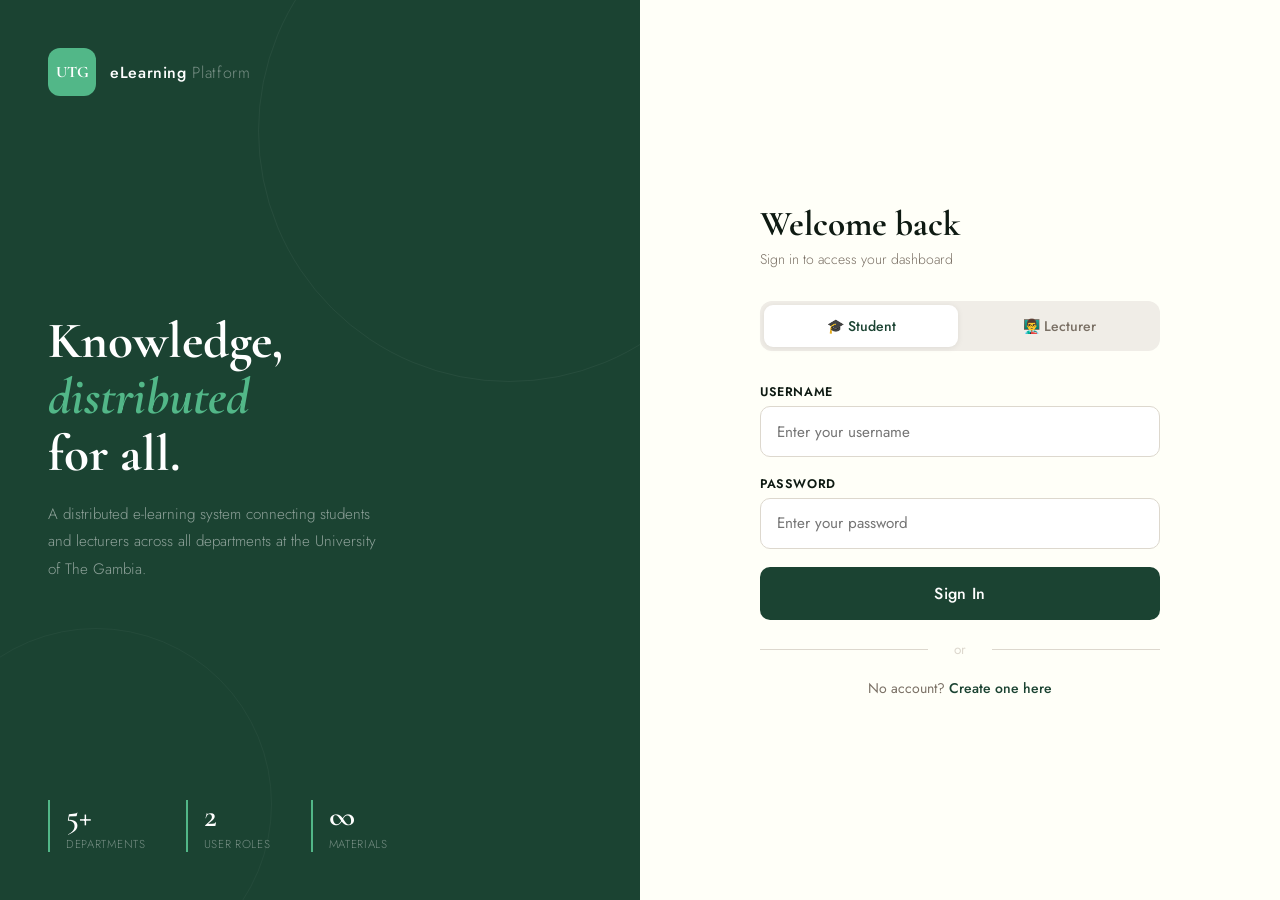
==== src/main/resources/static/login.html @ defd477a "created a lecturer.html" ====
<!DOCTYPE html>
<html lang="en">
<head>
    <meta charset="UTF-8"/>
    <meta name="viewport" content="width=device-width,initial-scale=1"/>
    <title>UTG eLearning — Sign In</title>
    <link href="https://fonts.googleapis.com/css2?family=Cormorant+Garamond:ital,wght@0,600;0,700;1,400&family=Jost:wght@300;400;500;600&display=swap" rel="stylesheet"/>
    <style>
        *{margin:0;padding:0;box-sizing:border-box}
        :root{
            --forest: #1b4332;
            --moss:#2d6a4f;
            --leaf:#52b788;
            --ink:#0e1a12;
            --paper:#fffff8;
            --cream:#f8f5ef;
            --line:#ddd8ce;
            --muted:#7a7065;
            --err:#9b2226;}
        html,body{height:100%;font-family:'Jost',sans-serif;}
        body{display:grid;grid-template-columns:1fr 1fr;min-height:100vh;}
        .left{background:var(--forest);display:flex;flex-direction:column;justify-content:space-between;padding:3rem;position:relative;overflow:hidden;}
        .left::after{content:'';position:absolute;right:-120px;top:-120px;width:500px;height:500px;border-radius:50%;border:1px solid rgba(255,255,255,0.05);}
        .left::before{content:'';position:absolute;left:-80px;bottom:-80px;width:350px;height:350px;border-radius:50%;border:1px solid rgba(255,255,255,0.04);}
        .logo{display:flex;align-items:center;gap:14px;position:relative;z-index:1;}
        .logo-box{width:48px;height:48px;background:var(--leaf);border-radius:12px;display:flex;align-items:center;justify-content:center;font-family:'Cormorant Garamond',serif;font-size:1rem;font-weight:700;color:#fff;}
        .logo-text{color:#fff;font-size:1rem;font-weight:500;letter-spacing:0.04em;}
        .logo-text span{color:rgba(255,255,255,0.4);font-weight:300;}
        .hero{position:relative;z-index:1;}
        .hero h1{font-family:'Cormorant Garamond',serif;font-size:3.2rem;line-height:1.1;color:#fff;font-weight:700;margin-bottom:1.2rem;}
        .hero h1 em{color:var(--leaf);font-style:italic;}
        .hero p{color:rgba(255,255,255,0.5);font-size:0.95rem;line-height:1.8;max-width:340px;font-weight:300;}
        .counters{display:flex;gap:2.5rem;position:relative;z-index:1;}
        .counter{border-left:2px solid var(--leaf);padding-left:1rem;}
        .counter-num{font-family:'Cormorant Garamond',serif;font-size:2rem;color:#fff;font-weight:600;line-height:1;}
        .counter-label{color:rgba(255,255,255,0.4);font-size:0.72rem;margin-top:4px;font-weight:300;text-transform:uppercase;letter-spacing:0.06em;}
        .right{display:flex;align-items:center;justify-content:center;padding:3rem;background:var(--paper);}
        .form-wrap{width:100%;max-width:400px;}
        .form-wrap h2{font-family:'Cormorant Garamond',serif;font-size:2.2rem;color:var(--ink);margin-bottom:4px;font-weight:700;}
        .form-wrap > p{color:var(--muted);font-size:0.875rem;margin-bottom:2rem;font-weight:300;}
        .role-toggle{display:grid;grid-template-columns:1fr 1fr;background:#f0ede7;border-radius:12px;padding:4px;margin-bottom:2rem;gap:4px;}
        .role-opt{padding:0.7rem;text-align:center;border-radius:9px;cursor:pointer;transition:all 0.2s;font-size:0.875rem;font-weight:500;color:var(--muted);border:none;background:transparent;font-family:'Jost',sans-serif;}
        .role-opt.active{background:#fff;color:var(--forest);box-shadow:0 1px 6px rgba(0,0,0,0.08);}
        .field{margin-bottom:1.1rem;}
        .field label{display:block;font-size:0.78rem;font-weight:600;color:var(--ink);margin-bottom:5px;letter-spacing:0.05em;text-transform:uppercase;}
        .field input{width:100%;padding:0.85rem 1rem;border:1.5px solid var(--line);border-radius:10px;font-family:'Jost',sans-serif;font-size:0.95rem;color:var(--ink);background:#fff;outline:none;transition:border-color 0.2s;}
        .field input:focus{border-color:var(--moss);}
        .err-box{background:#fff5f5;border:1px solid #ffc9c9;color:var(--err);font-size:0.85rem;padding:0.7rem 1rem;border-radius:8px;margin-bottom:1rem;display:none;}
        .submit-btn{width:100%;padding:0.95rem;background:var(--forest);color:#fff;border:none;border-radius:10px;font-family:'Jost',sans-serif;font-size:1rem;font-weight:500;cursor:pointer;transition:background 0.2s;letter-spacing:0.02em;}
        .submit-btn:hover{background:var(--moss);}
        .submit-btn:disabled{opacity:0.65;cursor:not-allowed;}
        .divider{text-align:center;color:var(--line);font-size:0.85rem;margin:1.2rem 0;position:relative;}
        .divider::before,.divider::after{content:'';position:absolute;top:50%;width:42%;height:1px;background:var(--line);}
        .divider::before{left:0;}.divider::after{right:0;}
        .alt-link{text-align:center;font-size:0.875rem;color:var(--muted);}
        .alt-link a{color:var(--forest);font-weight:500;text-decoration:none;}
        .spinner{display:inline-block;width:13px;height:13px;border:2px solid rgba(255,255,255,0.4);border-top-color:#fff;border-radius:50%;animation:spin 0.7s linear infinite;vertical-align:middle;margin-right:5px;}
        @keyframes spin{to{transform:rotate(360deg)}}
        @keyframes fadeUp{from{opacity:0;transform:translateY(16px);}to{opacity:1;transform:translateY(0);}}
        .form-wrap{animation:fadeUp 0.4s ease both;}
        @media(max-width:768px){body{grid-template-columns:1fr;}.left{display:none;}}
    </style>
</head>
<body>
<div class="left">
    <div class="logo">
        <div class="logo-box">UTG</div>
        <div class="logo-text">eLearning <span>Platform</span></div>
    </div>
    <div class="hero">
        <h1>Knowledge,<br/><em>distributed</em><br/>for all.</h1>
        <p>A distributed e-learning system connecting students and lecturers across all departments at the University of The Gambia.</p>
    </div>
    <div class="counters">
        <div class="counter"><div class="counter-num">5+</div><div class="counter-label">Departments</div></div>
        <div class="counter"><div class="counter-num">2</div><div class="counter-label">User Roles</div></div>
        <div class="counter"><div class="counter-num">∞</div><div class="counter-label">Materials</div></div>
    </div>
</div>
<div class="right">
    <div class="form-wrap">
        <h2>Welcome back</h2>
        <p>Sign in to access your dashboard</p>
        <div class="role-toggle">
            <button class="role-opt active" onclick="setRole('STUDENT',this)">🎓 Student</button>
            <button class="role-opt" onclick="setRole('LECTURER',this)">👨‍🏫 Lecturer</button>
        </div>
        <div class="err-box" id="errBox"></div>
        <div class="field"><label>Username</label><input type="text" id="username" placeholder="Enter your username" autocomplete="username"/></div>
        <div class="field"><label>Password</label><input type="password" id="password" placeholder="Enter your password" autocomplete="current-password"/></div>
        <button class="submit-btn" id="loginBtn" onclick="doLogin()">Sign In</button>
        <div class="divider">or</div>
        <div class="alt-link">No account? <a href="register.html">Create one here</a></div>
    </div>
</div>
<script>
    // ── CONFIG ──────────────────────────────────────────────
    const API = 'http://localhost:8080';
    // ────────────────────────────────────────────────────────

    let selectedRole = 'STUDENT';

    function setRole(r, btn) {
        selectedRole = r;
        document.querySelectorAll('.role-opt').forEach(b => b.classList.remove('active'));
        btn.classList.add('active');
    }

    async function doLogin() {
        const username = document.getElementById('username').value.trim();
        const password = document.getElementById('password').value;
        if (!username || !password) { showErr('Please enter your username and password.'); return; }

        const btn = document.getElementById('loginBtn');
        btn.innerHTML = '<span class="spinner"></span>Signing in...';
        btn.disabled = true;

        // Spring Security Basic Auth: base64(username:password)
        const credentials = btoa(username + ':' + password);

        try {
            // GET /api/auth/me — returns { username, email, role, department }
            const res = await fetch(`${API}/api/auth/me`, {
                headers: { 'Authorization': 'Basic ' + credentials }
            });

            if (res.ok) {
                const user = await res.json();
                // Verify role matches what they selected (optional UX check)
                localStorage.setItem('auth', credentials);
                localStorage.setItem('user', JSON.stringify(user));
                // Route based on role from server (trust server, not toggle)
                window.location.href = user.role === 'LECTURER' ? 'lecturer.html' : 'student.html';
            } else if (res.status === 401) {
                showErr('Invalid username or password.');
            } else {
                showErr('Login failed. Please try again. (Status: ' + res.status + ')');
            }
        } catch (e) {
            showErr('Cannot reach server. Make sure Spring Boot is running on port 8080.');
        } finally {
            btn.innerHTML = 'Sign In';
            btn.disabled = false;
        }
    }

    function showErr(msg) {
        const el = document.getElementById('errBox');
        el.textContent = msg;
        el.style.display = 'block';
    }

    document.addEventListener('keydown', e => { if (e.key === 'Enter') doLogin(); });
</script>
</body>
</html>
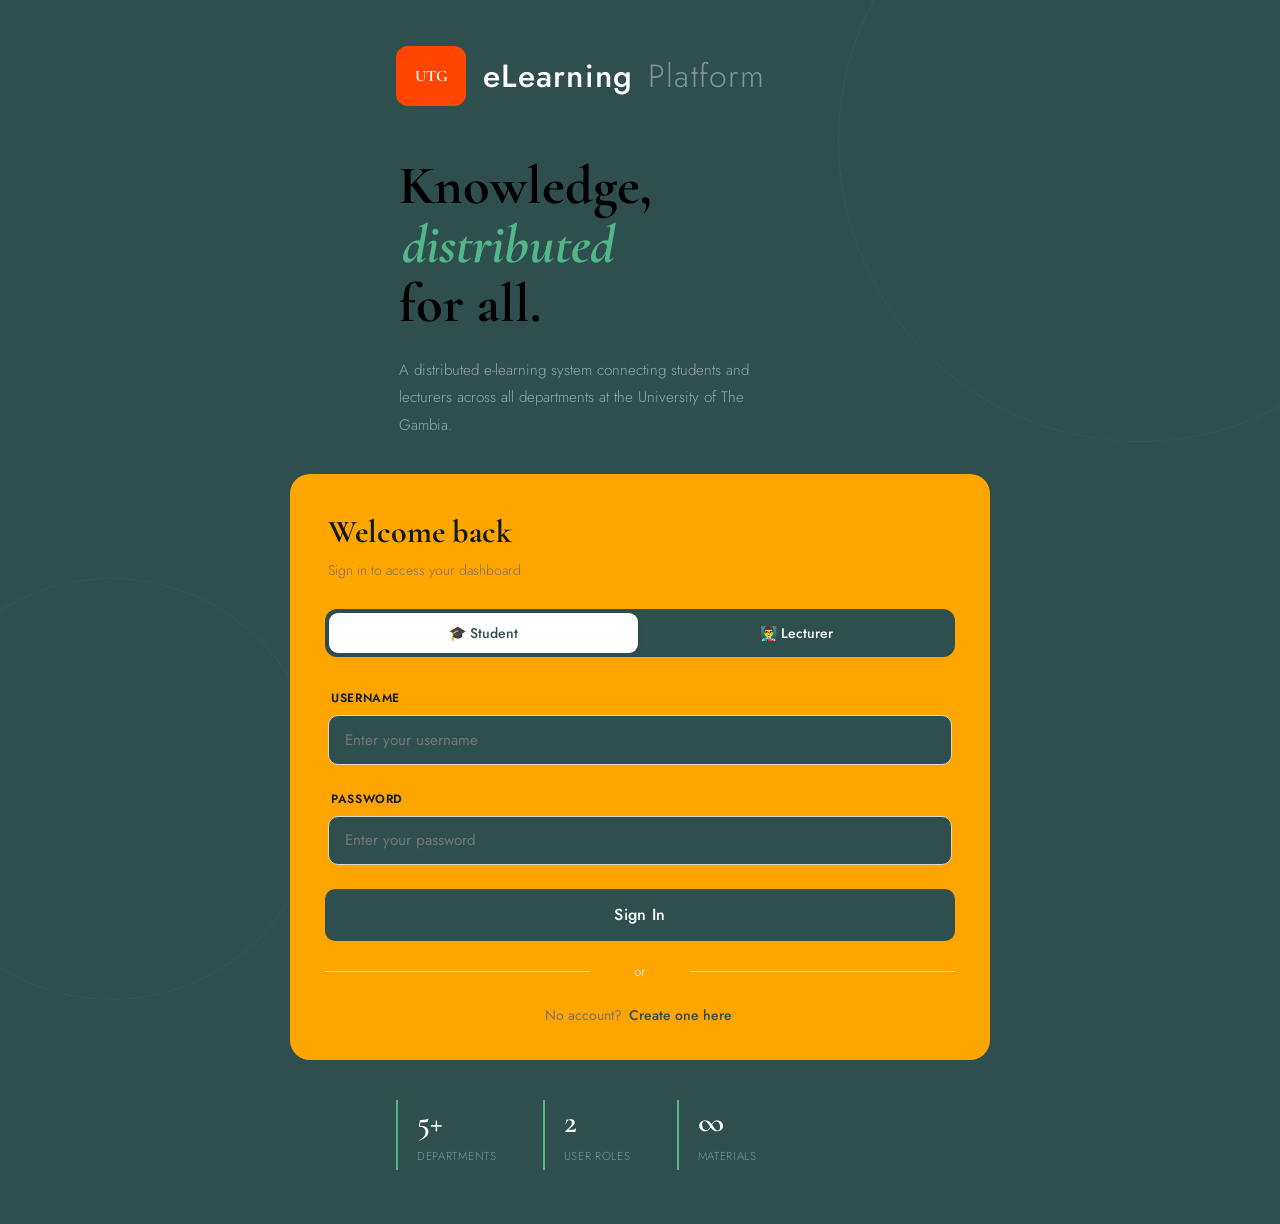
==== commit 5c5c777b: "created a lecturer.html" ====
--- a/src/main/resources/static/login.html
+++ b/src/main/resources/static/login.html
@@ -6,9 +6,9 @@
     <title>UTG eLearning — Sign In</title>
     <link href="https://fonts.googleapis.com/css2?family=Cormorant+Garamond:ital,wght@0,600;0,700;1,400&family=Jost:wght@300;400;500;600&display=swap" rel="stylesheet"/>
     <style>
-        *{margin:0;padding:0;box-sizing:border-box}
+        *{margin:0;padding:3px;box-sizing:border-box}
         :root{
-            --forest: #1b4332;
+            --forest:darkslategray;
             --moss:#2d6a4f;
             --leaf:#52b788;
             --ink:#0e1a12;
@@ -16,88 +16,271 @@
             --cream:#f8f5ef;
             --line:#ddd8ce;
             --muted:#7a7065;
-            --err:#9b2226;}
-        html,body{height:100%;font-family:'Jost',sans-serif;}
-        body{display:grid;grid-template-columns:1fr 1fr;min-height:100vh;}
-        .left{background:var(--forest);display:flex;flex-direction:column;justify-content:space-between;padding:3rem;position:relative;overflow:hidden;}
-        .left::after{content:'';position:absolute;right:-120px;top:-120px;width:500px;height:500px;border-radius:50%;border:1px solid rgba(255,255,255,0.05);}
-        .left::before{content:'';position:absolute;left:-80px;bottom:-80px;width:350px;height:350px;border-radius:50%;border:1px solid rgba(255,255,255,0.04);}
-        .logo{display:flex;align-items:center;gap:14px;position:relative;z-index:1;}
-        .logo-box{width:48px;height:48px;background:var(--leaf);border-radius:12px;display:flex;align-items:center;justify-content:center;font-family:'Cormorant Garamond',serif;font-size:1rem;font-weight:700;color:#fff;}
-        .logo-text{color:#fff;font-size:1rem;font-weight:500;letter-spacing:0.04em;}
+            --err:#9b2226;
+        }
+        html,body{
+            min-height:100%;
+            font-family:'Jost',sans-serif;
+        }
+        body{
+            background:var(--forest);
+            display:flex;
+            flex-direction:column;
+            align-items:center;
+            min-height:100vh;
+            position:relative;
+            overflow-x:hidden;
+        }
+
+        /* decorative circles */
+        body::before{
+            content:'';
+            position:fixed;
+            right:-160px;top:-160px;
+            width:600px;height:600px;
+            border-radius:50%;
+            border:1px solid rgba(255,255,255,0.04);
+            pointer-events:none;
+        }
+        body::after{
+            content:'';
+            position:fixed;
+            left:-100px;bottom:-100px;
+            width:420px;height:420px;
+            border-radius:50%;
+            border:1px solid rgba(255,255,255,0.04);
+            pointer-events:none;
+        }
+
+        /* ── HEADER / LOGO ── */
+        .top-bar{
+            width:100%;
+            max-width:520px;
+            padding:2.5rem 1rem 0;
+            display:flex;
+            align-items:center;
+            gap:14px;
+            position:relative;z-index:1;
+        }
+        .logo-box{
+            width:70px;height:60px;
+            background:orangered;
+            border-radius:12px;
+            display:flex;align-items:center;justify-content:center;
+            font-family:'Cormorant Garamond',serif;
+            font-size:1rem;font-weight:700;color:#fff;
+            flex-shrink:0;
+        }
+        .logo-text{color:#fff;font-size:2rem;font-weight:500;letter-spacing:0.04em;}
         .logo-text span{color:rgba(255,255,255,0.4);font-weight:300;}
-        .hero{position:relative;z-index:1;}
-        .hero h1{font-family:'Cormorant Garamond',serif;font-size:3.2rem;line-height:1.1;color:#fff;font-weight:700;margin-bottom:1.2rem;}
+
+        /* ── HERO ── */
+        .hero{
+            width:100%;
+            max-width:520px;
+            padding:3rem 1rem 2rem;
+            position:relative;z-index:1;
+        }
+        .hero h1{
+            font-family:'Cormorant Garamond',serif;
+            font-size:3.4rem;
+            line-height:1.08;
+            color:black;
+            font-weight:700;
+            margin-bottom:1.1rem;
+        }
         .hero h1 em{color:var(--leaf);font-style:italic;}
-        .hero p{color:rgba(255,255,255,0.5);font-size:0.95rem;line-height:1.8;max-width:340px;font-weight:300;}
-        .counters{display:flex;gap:2.5rem;position:relative;z-index:1;}
-        .counter{border-left:2px solid var(--leaf);padding-left:1rem;}
-        .counter-num{font-family:'Cormorant Garamond',serif;font-size:2rem;color:#fff;font-weight:600;line-height:1;}
-        .counter-label{color:rgba(255,255,255,0.4);font-size:0.72rem;margin-top:4px;font-weight:300;text-transform:uppercase;letter-spacing:0.06em;}
-        .right{display:flex;align-items:center;justify-content:center;padding:3rem;background:var(--paper);}
-        .form-wrap{width:100%;max-width:400px;}
-        .form-wrap h2{font-family:'Cormorant Garamond',serif;font-size:2.2rem;color:var(--ink);margin-bottom:4px;font-weight:700;}
-        .form-wrap > p{color:var(--muted);font-size:0.875rem;margin-bottom:2rem;font-weight:300;}
-        .role-toggle{display:grid;grid-template-columns:1fr 1fr;background:#f0ede7;border-radius:12px;padding:4px;margin-bottom:2rem;gap:4px;}
-        .role-opt{padding:0.7rem;text-align:center;border-radius:9px;cursor:pointer;transition:all 0.2s;font-size:0.875rem;font-weight:500;color:var(--muted);border:none;background:transparent;font-family:'Jost',sans-serif;}
-        .role-opt.active{background:#fff;color:var(--forest);box-shadow:0 1px 6px rgba(0,0,0,0.08);}
-        .field{margin-bottom:1.1rem;}
-        .field label{display:block;font-size:0.78rem;font-weight:600;color:var(--ink);margin-bottom:5px;letter-spacing:0.05em;text-transform:uppercase;}
-        .field input{width:100%;padding:0.85rem 1rem;border:1.5px solid var(--line);border-radius:10px;font-family:'Jost',sans-serif;font-size:0.95rem;color:var(--ink);background:#fff;outline:none;transition:border-color 0.2s;}
-        .field input:focus{border-color:var(--moss);}
-        .err-box{background:#fff5f5;border:1px solid #ffc9c9;color:var(--err);font-size:0.85rem;padding:0.7rem 1rem;border-radius:8px;margin-bottom:1rem;display:none;}
-        .submit-btn{width:100%;padding:0.95rem;background:var(--forest);color:#fff;border:none;border-radius:10px;font-family:'Jost',sans-serif;font-size:1rem;font-weight:500;cursor:pointer;transition:background 0.2s;letter-spacing:0.02em;}
+        .hero p{
+            color:rgba(255,255,255,0.5);
+            font-size:0.95rem;
+            line-height:1.8;
+            max-width:380px;
+            font-weight:300;
+        }
+
+        /* ── LOGIN CARD ── */
+        .card{
+            width:100%;
+            max-width:700px;
+            background:orange;
+            border-radius:20px;
+            padding:2.2rem 2.2rem 2rem;
+            margin: 0 1rem;
+            position:relative;z-index:1;
+            animation:fadeUp 0.45s ease both;
+        }
+        .card h2{
+            font-family:'Cormorant Garamond',serif;
+            font-size:2rem;color:var(--ink);
+            margin-bottom:3px;font-weight:700;
+        }
+        .card > p{
+            color:var(--muted);font-size:0.875rem;
+            margin-bottom:1.6rem;font-weight:300;
+        }
+        .role-toggle{
+            display:grid;grid-template-columns:1fr 1fr;
+            background:darkslategray;border-radius:12px;
+            padding:4px;margin-bottom:1.6rem;gap:4px;
+        }
+        .role-opt{
+            padding:0.65rem;text-align:center;
+            border-radius:9px;cursor:pointer;
+            transition:all 0.2s;font-size:0.875rem;
+            font-weight:500;color:white;
+            border:none;background:transparent;
+            font-family:'Jost',sans-serif;
+        }
+        .role-opt.active{
+            background:#fff;color:var(--forest);
+            box-shadow:0 1px 6px rgba(0,0,0,0.08);
+        }
+        .field{margin-bottom:1rem;}
+        .field label{
+            display:block;font-size:0.75rem;font-weight:600;
+            color:var(--ink);margin-bottom:5px;
+            letter-spacing:0.05em;text-transform:uppercase;
+        }
+        .field input{
+            width:100%;padding:0.8rem 1rem;
+            border:1.5px solid var(--line);border-radius:10px;
+            font-family:'Jost',sans-serif;font-size:0.95rem;
+            color:var(--ink);background:darkslategray;outline:none;
+            transition:border-color 0.2s;
+        }
+        .field input:focus{border-color:green;}
+        .err-box{
+            background:#fff5f5;border:1px solid #ffc9c9;
+            color:var(--err);font-size:0.85rem;
+            padding:0.7rem 1rem;border-radius:8px;
+            margin-bottom:1rem;display:none;
+        }
+        .submit-btn{
+            width:100%;padding:0.9rem;
+            background:darkslategray;color:#fff;
+            border:none;border-radius:10px;
+            font-family:'Jost',sans-serif;font-size:1rem;
+            font-weight:500;cursor:pointer;
+            transition:background 0.2s;letter-spacing:0.02em;
+            margin-top:0.3rem;
+        }
         .submit-btn:hover{background:var(--moss);}
         .submit-btn:disabled{opacity:0.65;cursor:not-allowed;}
-        .divider{text-align:center;color:var(--line);font-size:0.85rem;margin:1.2rem 0;position:relative;}
-        .divider::before,.divider::after{content:'';position:absolute;top:50%;width:42%;height:1px;background:var(--line);}
+        .divider{
+            text-align:center;color:var(--line);
+            font-size:0.85rem;margin:1.1rem 0;
+            position:relative;
+        }
+        .divider::before,.divider::after{
+            content:'';position:absolute;top:50%;
+            width:42%;height:1px;background:var(--line);
+        }
         .divider::before{left:0;}.divider::after{right:0;}
         .alt-link{text-align:center;font-size:0.875rem;color:var(--muted);}
         .alt-link a{color:var(--forest);font-weight:500;text-decoration:none;}
-        .spinner{display:inline-block;width:13px;height:13px;border:2px solid rgba(255,255,255,0.4);border-top-color:#fff;border-radius:50%;animation:spin 0.7s linear infinite;vertical-align:middle;margin-right:5px;}
+
+        /* ── FOOTER COUNTERS ── */
+        .footer{
+            width:100%;max-width:520px;
+            padding:2.5rem 1rem 3rem;
+            display:flex;gap:2.5rem;
+            position:relative;z-index:1;
+        }
+        .counter{border-left:2px solid var(--leaf);padding-left:1rem;}
+        .counter-num{
+            font-family:'Cormorant Garamond',serif;
+            font-size:2rem;color:#fff;
+            font-weight:600;line-height:1;
+        }
+        .counter-label{
+            color:rgba(255,255,255,0.4);
+            font-size:0.72rem;margin-top:4px;
+            font-weight:300;text-transform:uppercase;
+            letter-spacing:0.06em;
+        }
+
+        /* spinner */
+        .spinner{
+            display:inline-block;width:13px;height:13px;
+            border:2px solid rgba(255,255,255,0.4);
+            border-top-color:#fff;border-radius:50%;
+            animation:spin 0.7s linear infinite;
+            vertical-align:middle;margin-right:5px;
+        }
         @keyframes spin{to{transform:rotate(360deg)}}
-        @keyframes fadeUp{from{opacity:0;transform:translateY(16px);}to{opacity:1;transform:translateY(0);}}
-        .form-wrap{animation:fadeUp 0.4s ease both;}
-        @media(max-width:768px){body{grid-template-columns:1fr;}.left{display:none;}}
+        @keyframes fadeUp{
+            from{opacity:0;transform:translateY(18px);}
+            to{opacity:1;transform:translateY(0);}
+        }
+        @media screen {
+            @media (max-width: 768px) {
+                body {
+                    background:darkslategray;
+                }
+            }
+            
+        }
     </style>
 </head>
 <body>
-<div class="left">
-    <div class="logo">
-        <div class="logo-box">UTG</div>
-        <div class="logo-text">eLearning <span>Platform</span></div>
-    </div>
-    <div class="hero">
-        <h1>Knowledge,<br/><em>distributed</em><br/>for all.</h1>
-        <p>A distributed e-learning system connecting students and lecturers across all departments at the University of The Gambia.</p>
-    </div>
-    <div class="counters">
-        <div class="counter"><div class="counter-num">5+</div><div class="counter-label">Departments</div></div>
-        <div class="counter"><div class="counter-num">2</div><div class="counter-label">User Roles</div></div>
-        <div class="counter"><div class="counter-num">∞</div><div class="counter-label">Materials</div></div>
-    </div>
+
+<!-- Logo / top bar -->
+<div class="top-bar">
+    <div class="logo-box">UTG</div>
+    <div class="logo-text">eLearning <span>Platform</span></div>
 </div>
-<div class="right">
-    <div class="form-wrap">
-        <h2>Welcome back</h2>
-        <p>Sign in to access your dashboard</p>
-        <div class="role-toggle">
-            <button class="role-opt active" onclick="setRole('STUDENT',this)">🎓 Student</button>
-            <button class="role-opt" onclick="setRole('LECTURER',this)">👨‍🏫 Lecturer</button>
-        </div>
-        <div class="err-box" id="errBox"></div>
-        <div class="field"><label>Username</label><input type="text" id="username" placeholder="Enter your username" autocomplete="username"/></div>
-        <div class="field"><label>Password</label><input type="password" id="password" placeholder="Enter your password" autocomplete="current-password"/></div>
-        <button class="submit-btn" id="loginBtn" onclick="doLogin()">Sign In</button>
-        <div class="divider">or</div>
-        <div class="alt-link">No account? <a href="register.html">Create one here</a></div>
-    </div>
+
+<!-- Hero headline -->
+<div class="hero">
+    <h1>Knowledge,<br/><em>distributed</em><br/>for all.</h1>
+    <p>A distributed e-learning system connecting students and lecturers across all departments at the University of The Gambia.</p>
 </div>
+
+<!-- Login card -->
+<div class="card">
+    <h2>Welcome back</h2>
+    <p>Sign in to access your dashboard</p>
+
+    <div class="role-toggle">
+        <button class="role-opt active" onclick="setRole('STUDENT',this)">🎓 Student</button>
+        <button class="role-opt" onclick="setRole('LECTURER',this)">👨‍🏫 Lecturer</button>
+    </div>
+
+    <div class="err-box" id="errBox"></div>
+
+    <div class="field">
+        <label>Username</label>
+        <input type="text" id="username" placeholder="Enter your username" autocomplete="username"/>
+    </div>
+    <div class="field">
+        <label>Password</label>
+        <input type="password" id="password" placeholder="Enter your password" autocomplete="current-password"/>
+    </div>
+
+    <button class="submit-btn" id="loginBtn" onclick="doLogin()">Sign In</button>
+
+    <div class="divider">or</div>
+    <div class="alt-link">No account? <a href="register.html">Create one here</a></div>
+</div>
+
+<!-- Footer counters -->
+<div class="footer">
+    <div class="counter">
+        <div class="counter-num">5+</div>
+        <div class="counter-label">Departments</div>
+    </div>
+    <div class="counter">
+        <div class="counter-num">2</div>
+        <div class="counter-label">User Roles</div>
+    </div>
+    <div class="counter">
+        <div class="counter-num">∞</div>
+        <div class="counter-label">Materials</div>
+    </div>
+</div>
+
 <script>
-    // ── CONFIG ──────────────────────────────────────────────
     const API = 'http://localhost:8080';
-    // ────────────────────────────────────────────────────────
-
     let selectedRole = 'STUDENT';
 
     function setRole(r, btn) {
@@ -115,21 +298,17 @@
         btn.innerHTML = '<span class="spinner"></span>Signing in...';
         btn.disabled = true;
 
-        // Spring Security Basic Auth: base64(username:password)
         const credentials = btoa(username + ':' + password);
 
         try {
-            // GET /api/auth/me — returns { username, email, role, department }
             const res = await fetch(`${API}/api/auth/me`, {
                 headers: { 'Authorization': 'Basic ' + credentials }
             });
 
             if (res.ok) {
                 const user = await res.json();
-                // Verify role matches what they selected (optional UX check)
                 localStorage.setItem('auth', credentials);
                 localStorage.setItem('user', JSON.stringify(user));
-                // Route based on role from server (trust server, not toggle)
                 window.location.href = user.role === 'LECTURER' ? 'lecturer.html' : 'student.html';
             } else if (res.status === 401) {
                 showErr('Invalid username or password.');
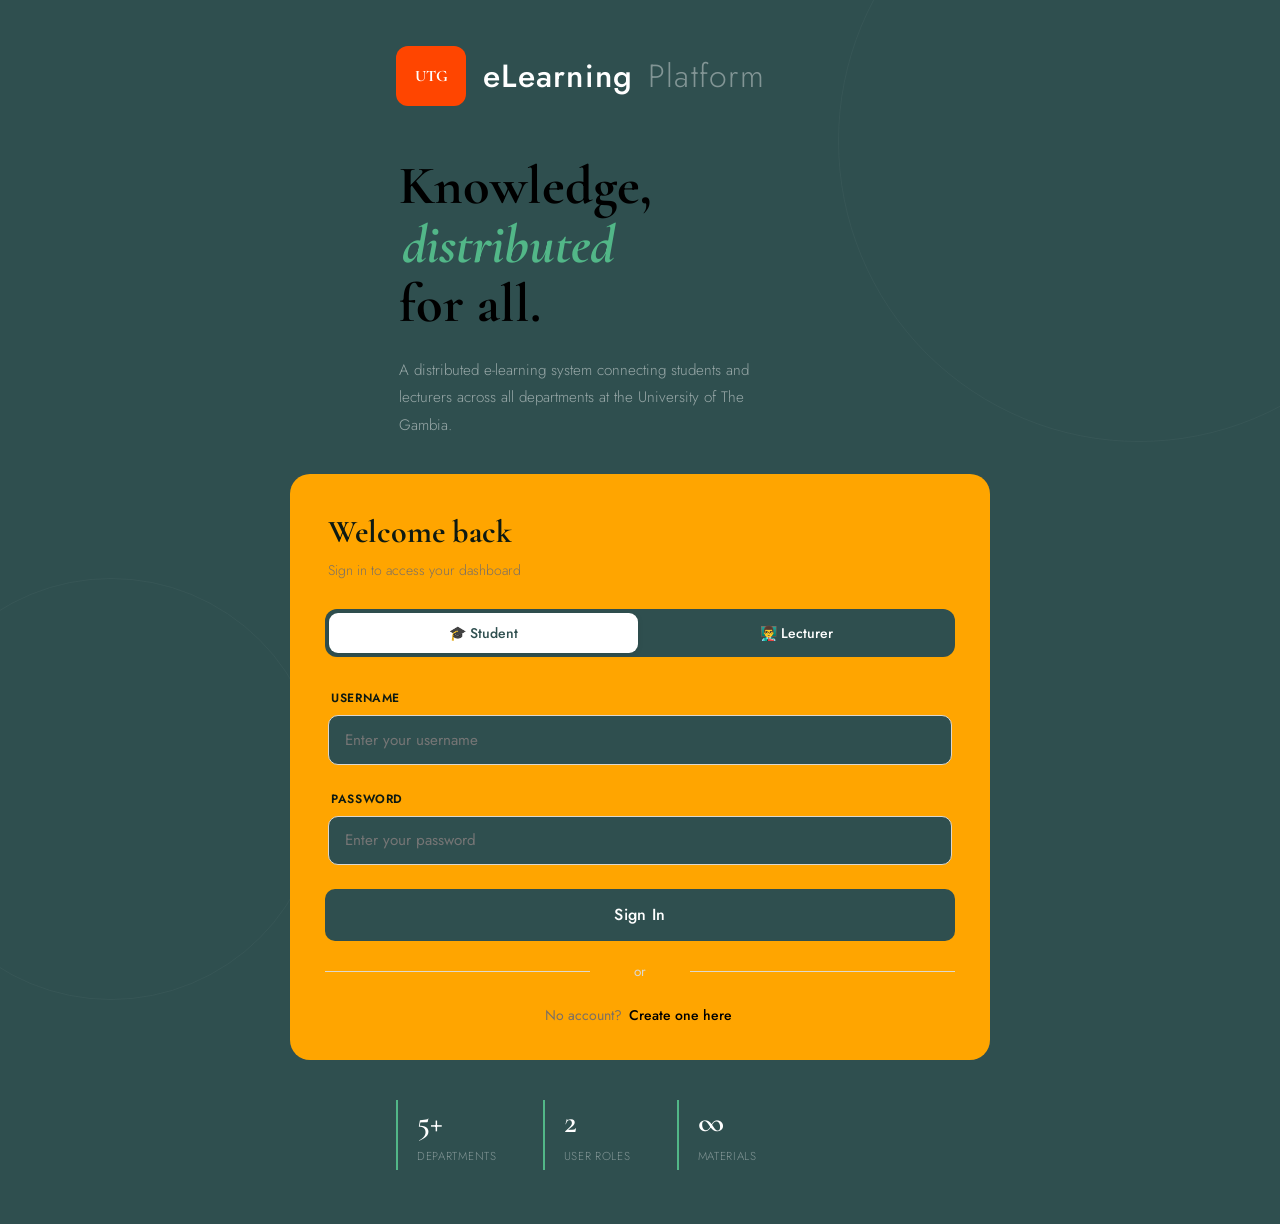
==== commit e8a60b93: "update" ====
--- a/src/main/resources/static/login.html
+++ b/src/main/resources/static/login.html
@@ -177,7 +177,7 @@
         }
         .divider::before{left:0;}.divider::after{right:0;}
         .alt-link{text-align:center;font-size:0.875rem;color:var(--muted);}
-        .alt-link a{color:var(--forest);font-weight:500;text-decoration:none;}
+        .alt-link a{color: black;;font-weight:500;text-decoration:none;}
 
         /* ── FOOTER COUNTERS ── */
         .footer{
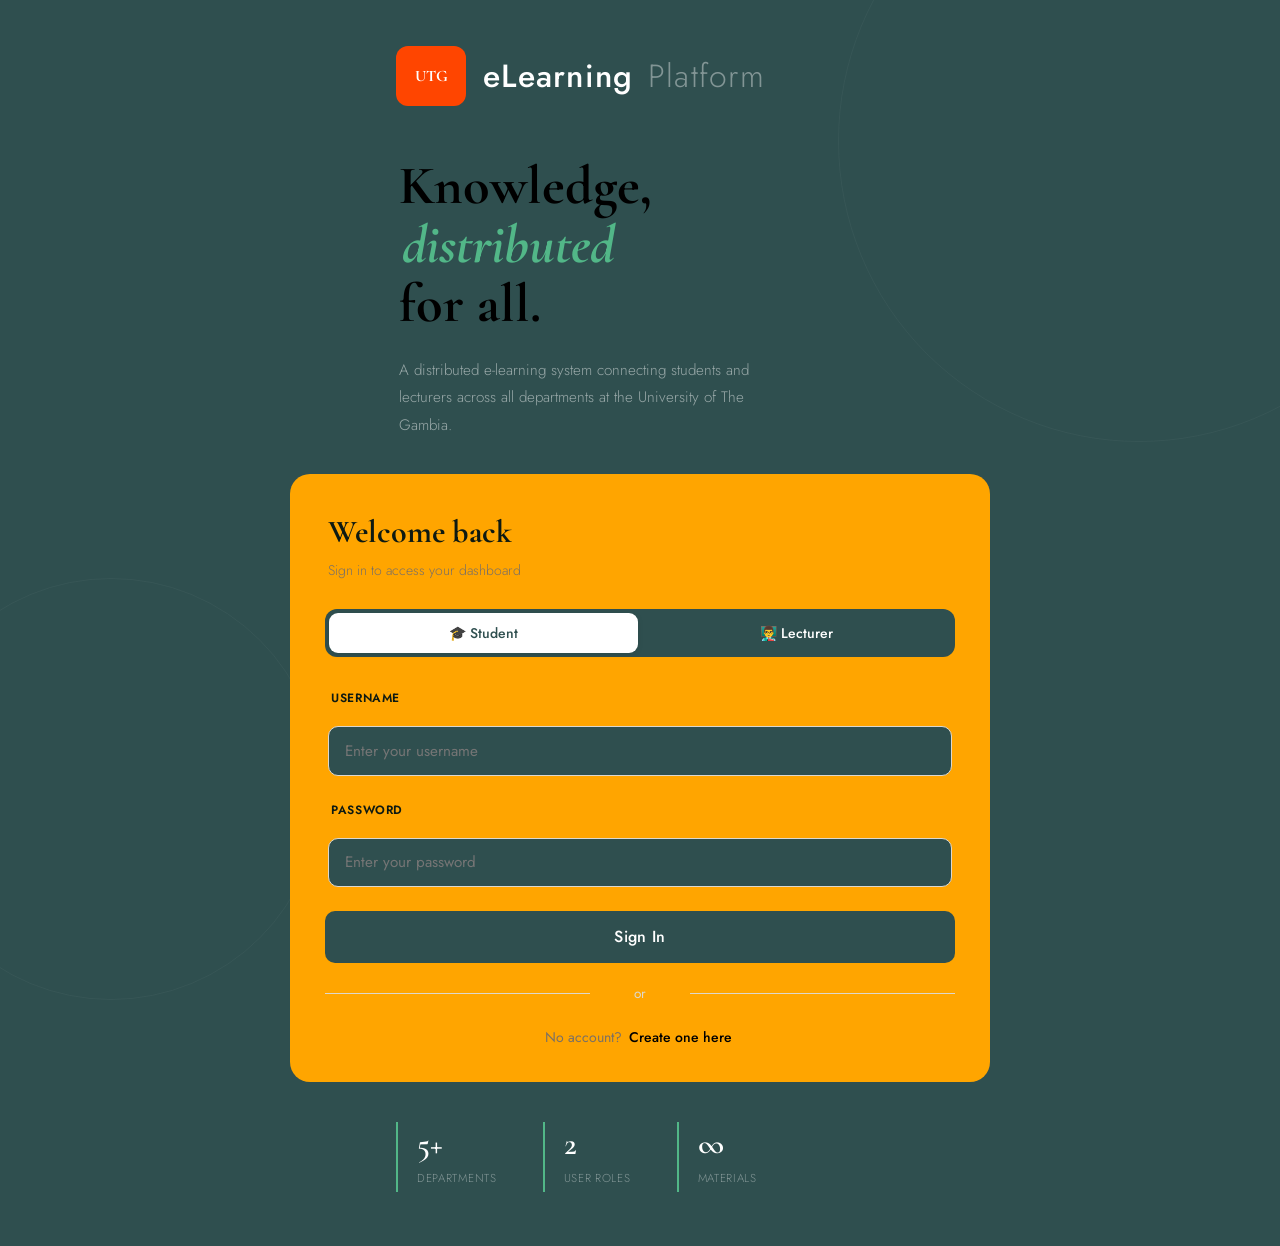
==== commit c89b8509: "update" ====
--- a/src/main/resources/static/login.html
+++ b/src/main/resources/static/login.html
@@ -250,11 +250,11 @@
 
     <div class="field">
         <label>Username</label>
-        <input type="text" id="username" placeholder="Enter your username" autocomplete="username"/>
+        <label for="username"></label><input type="text" id="username" placeholder="Enter your username" autocomplete="username"/>
     </div>
     <div class="field">
         <label>Password</label>
-        <input type="password" id="password" placeholder="Enter your password" autocomplete="current-password"/>
+        <label for="password"></label><input type="password" id="password" placeholder="Enter your password" autocomplete="current-password"/>
     </div>
 
     <button class="submit-btn" id="loginBtn" onclick="doLogin()">Sign In</button>
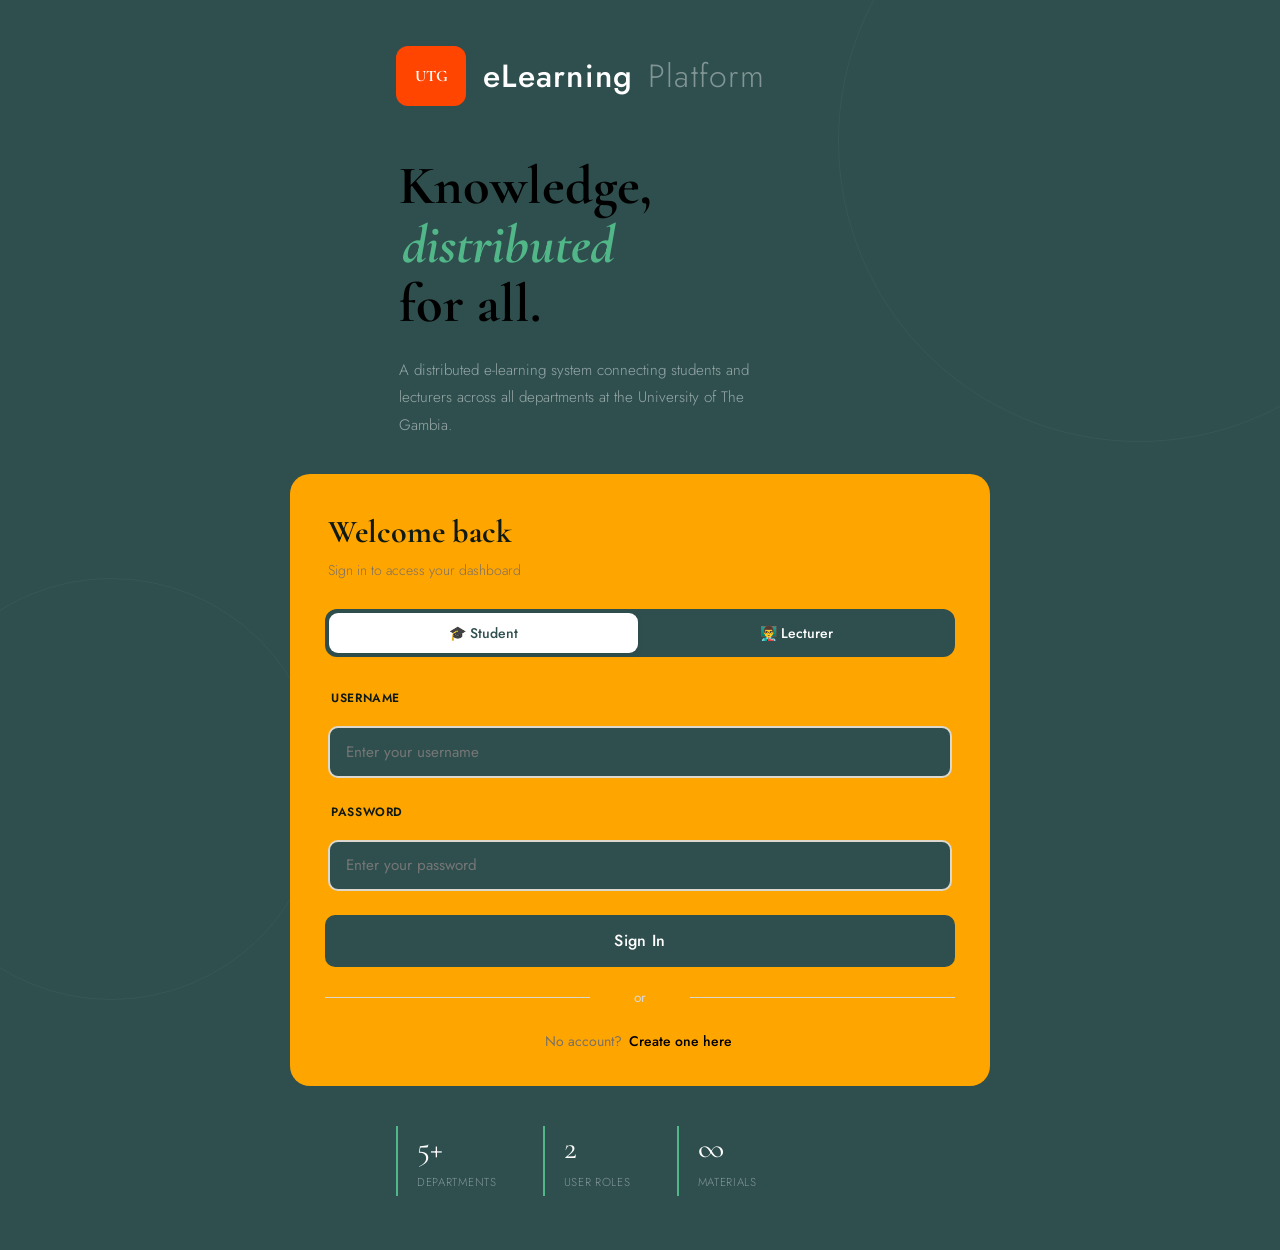
==== commit facd809f: "update" ====
--- a/src/main/resources/static/login.html
+++ b/src/main/resources/static/login.html
@@ -143,7 +143,7 @@
         }
         .field input{
             width:100%;padding:0.8rem 1rem;
-            border:1.5px solid var(--line);border-radius:10px;
+            border:2px solid var(--line);border-radius:10px;
             font-family:'Jost',sans-serif;font-size:0.95rem;
             color:var(--ink);background:darkslategray;outline:none;
             transition:border-color 0.2s;
@@ -190,7 +190,7 @@
         .counter-num{
             font-family:'Cormorant Garamond',serif;
             font-size:2rem;color:#fff;
-            font-weight:600;line-height:1;
+            font-wdeight:600;line-height:1;
         }
         .counter-label{
             color:rgba(255,255,255,0.4);
